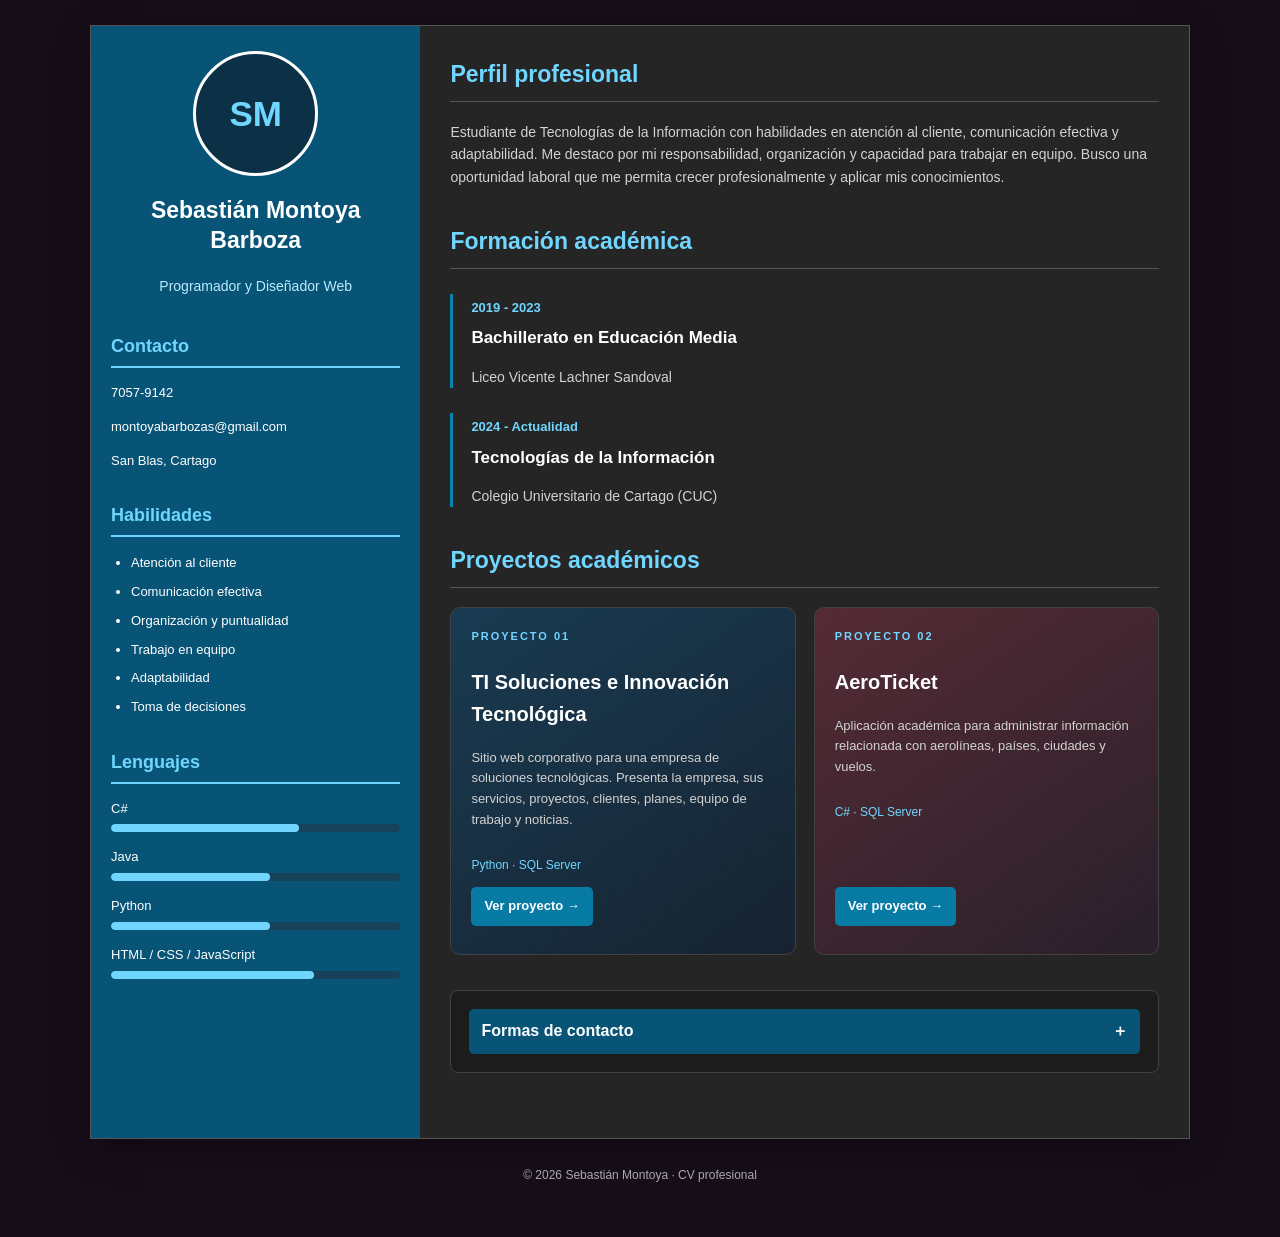
==== index.html @ 726b8a0f "Add files via upload" ====
<!DOCTYPE html>
<html lang="es">
<head>
    <meta charset="UTF-8">
    <meta name="viewport" content="width=device-width, initial-scale=1.0">
    <title>Mi CV Profesional</title>
    <link rel="stylesheet" href="estilos.css">
    <script src="script.js" defer></script>
</head>
<body>

    <div class="cv-container">

        <!-- BARRA LATERAL -->
        <aside class="sidebar">

            <div class="perfil">
                <div class="avatar">SM</div>
                <h1>Sebastián Montoya Barboza</h1>
                <p>Programador y Diseñador Web</p>
            </div>

            <section class="sidebar-section">
                <h2>Contacto</h2>
                <p>7057-9142</p>
                <p>montoyabarbozas@gmail.com</p>
                <p>San Blas, Cartago</p>
            </section>

            <section class="sidebar-section">
                <h2>Habilidades</h2>
                <ul>
                    <li>Atención al cliente</li>
                    <li>Comunicación efectiva</li>
                    <li>Organización y puntualidad</li>
                    <li>Trabajo en equipo</li>
                    <li>Adaptabilidad</li>
                    <li>Toma de decisiones</li>
                </ul>
            </section>

            <section class="sidebar-section">
                <h2>Lenguajes</h2>

                <div class="lenguaje">
                    <span>C#</span>
                    <div class="barra"><div class="nivel n1"></div></div>
                </div>

                <div class="lenguaje">
                    <span>Java</span>
                    <div class="barra"><div class="nivel n2"></div></div>
                </div>

                <div class="lenguaje">
                    <span>Python</span>
                    <div class="barra"><div class="nivel n3"></div></div>
                </div>

                <div class="lenguaje">
                    <span>HTML / CSS / JavaScript</span>
                    <div class="barra"><div class="nivel n4"></div></div>
                </div>
            </section>

        </aside>

        <!-- CONTENIDO PRINCIPAL -->
        <main class="contenido">

            <section class="bloque">
                <h2>Perfil profesional</h2>
                <p>
                    Estudiante de Tecnologías de la Información con habilidades
                    en atención al cliente, comunicación efectiva y adaptabilidad.
                    Me destaco por mi responsabilidad, organización y capacidad
                    para trabajar en equipo. Busco una oportunidad laboral que
                    me permita crecer profesionalmente y aplicar mis conocimientos.
                </p>
            </section>

            <section class="bloque">
                <h2>Formación académica</h2>

                <div class="item">
                    <span class="fecha">2019 - 2023</span>
                    <h3>Bachillerato en Educación Media</h3>
                    <p>Liceo Vicente Lachner Sandoval</p>
                </div>

                <div class="item">
                    <span class="fecha">2024 - Actualidad</span>
                    <h3>Tecnologías de la Información</h3>
                    <p>Colegio Universitario de Cartago (CUC)</p>
                </div>
            </section>

            <section class="bloque">
                <h2>Proyectos académicos</h2>

                <div class="proyectos">

                    <article class="proyecto tarjeta-azul">
                        <span class="numero">PROYECTO 01</span>
                        <h3>TI Soluciones e Innovación Tecnológica</h3>
                        <p>
                            Sitio web corporativo para una empresa de soluciones
                            tecnológicas. Presenta la empresa, sus servicios, proyectos,
                            clientes, planes, equipo de trabajo y noticias.
                        </p>
                        <p class="tecnologias">Python · SQL Server</p>
                        <a href="proyecto1.html" class="boton">
                            Ver proyecto →
                        </a>
                    </article>

                    <article class="proyecto tarjeta-roja">
                        <span class="numero">PROYECTO 02</span>
                        <h3>AeroTicket</h3>
                        <p>
                            Aplicación académica para administrar información
                            relacionada con aerolíneas, países, ciudades y vuelos.
                        </p>
                        <p class="tecnologias">C# · SQL Server</p>
                        <a href="proyecto2.html" class="boton">
                            Ver proyecto →
                        </a>
                    </article>

                </div>
            </section>

            <section class="bloque contacto">
                <button id="botonContacto"
                        class="boton-contacto"
                        aria-expanded="false"
                        aria-controls="opcionesContacto">
                    Formas de contacto
                    <span id="flecha">＋</span>
                </button>

                <div id="opcionesContacto" hidden>
                    <a href="mailto:montoyabarbozas@gmail.com">
                        Enviar correo electrónico
                    </a>

                    <a href="tel:+50670579142">
                        Llamar por teléfono
                    </a>

                    <a href="https://github.com/" target="_blank"
                       rel="noopener noreferrer">
                        Visitar GitHub
                    </a>
                </div>
            </section>

        </main>
    </div>

    <footer>
        <p>© 2026 Sebastián Montoya · CV profesional</p>
    </footer>

</body>
</html>
---- estilos.css ----
/* CONFIGURACIÓN GENERAL */
* {
    box-sizing: border-box;
}

body {
    margin: 0;
    padding: 25px;
    background-color: #160d19;
    color: #eeeeee;
    font-family: Arial, sans-serif;
    line-height: 1.6;
}

a {
    text-decoration: none;
}

/* CONTENEDOR DE LAS DOS COLUMNAS */
.cv-container {
    display: flex;
    max-width: 1100px;
    margin: 0 auto;
    background-color: #252525;
    border: 1px solid #555555;
    box-shadow: 0 10px 35px #00000055;
}

/* BARRA LATERAL */
.sidebar {
    width: 30%;
    min-width: 250px;
    padding: 25px 20px;
    background-color: #075477;
    color: white;
}

.perfil {
    text-align: center;
    margin-bottom: 35px;
}

.avatar {
    display: flex;
    align-items: center;
    justify-content: center;
    width: 125px;
    height: 125px;
    margin: 0 auto 20px;
    border: 3px solid white;
    border-radius: 50%;
    background-color: #0c3045;
    color: #70d6ff;
    font-size: 35px;
    font-weight: bold;
}

.perfil h1 {
    font-size: 23px;
    line-height: 1.3;
}

.perfil p {
    color: #bceaff;
    font-size: 14px;
}

.sidebar-section {
    margin-top: 30px;
    overflow-wrap: anywhere;
}

.sidebar-section h2 {
    padding-bottom: 5px;
    border-bottom: 2px solid #70d6ff;
    color: #70d6ff;
    font-size: 18px;
}

.sidebar-section p,
.sidebar-section li {
    font-size: 13px;
}

.sidebar-section ul {
    padding-left: 20px;
}

.sidebar-section li {
    margin-bottom: 8px;
}

/* BARRAS DE LENGUAJES */
.lenguaje {
    margin-bottom: 15px;
}

.lenguaje span {
    display: block;
    margin-bottom: 5px;
    font-size: 13px;
}

.barra {
    height: 8px;
    overflow: hidden;
    border-radius: 10px;
    background-color: #17425a;
}

.nivel {
    height: 100%;
    border-radius: 10px;
    background-color: #70d6ff;
}

.n1 { width: 65%; }
.n2 { width: 55%; }
.n3 { width: 55%; }
.n4 { width: 70%; }

/* CONTENIDO PRINCIPAL */
.contenido {
    flex: 1;
    min-width: 0;
    padding: 30px;
}

.bloque {
    margin-bottom: 35px;
}

.bloque > h2 {
    margin-top: 0;
    padding-bottom: 8px;
    border-bottom: 1px solid #555555;
    color: #70d6ff;
    font-size: 23px;
}

.bloque p {
    color: #d2d2d2;
    font-size: 14px;
}

/* ESTUDIOS */
.item {
    margin: 25px 0;
    padding-left: 18px;
    border-left: 3px solid #0784ad;
}

.item h3 {
    margin: 5px 0;
    color: white;
    font-size: 17px;
}

.item p {
    margin-bottom: 0;
}

.fecha {
    color: #70d6ff;
    font-size: 13px;
    font-weight: bold;
}

/* TARJETAS DE PROYECTOS */
.proyectos {
    display: grid;
    grid-template-columns: repeat(2, minmax(0, 1fr));
    gap: 18px;
}

.proyecto {
    display: flex;
    flex-direction: column;
    align-items: flex-start;
    padding: 20px;
    border: 1px solid #414141;
    border-radius: 10px;
    transition: transform 0.2s, border-color 0.2s;
}

.proyecto:hover {
    transform: translateY(-5px);
    border-color: #70d6ff;
}

.tarjeta-azul {
    background: linear-gradient(145deg, #193b52, #172330);
}

.tarjeta-roja {
    background: linear-gradient(145deg, #552b35, #28202a);
}

.numero {
    color: #70d6ff;
    font-size: 11px;
    font-weight: bold;
    letter-spacing: 2px;
}

.proyecto h3 {
    margin-bottom: 5px;
    color: white;
    font-size: 20px;
}

.proyecto p {
    font-size: 13px;
}

.proyecto .tecnologias {
    color: #70d6ff;
    font-size: 12px;
}

.boton {
    display: inline-block;
    margin-top: auto;
    padding: 9px 13px;
    border-radius: 5px;
    background-color: #087ba5;
    color: white;
    font-size: 13px;
    font-weight: bold;
    transition: background-color 0.2s;
}

.boton:hover {
    background-color: #0b9acb;
}

/* CONTACTO DESPLEGABLE */
.contacto {
    padding: 18px;
    border: 1px solid #414141;
    border-radius: 8px;
    background-color: #1c1c1c;
}

.boton-contacto {
    display: flex;
    justify-content: space-between;
    align-items: center;
    width: 100%;
    padding: 12px;
    border: none;
    border-radius: 5px;
    background-color: #075477;
    color: white;
    font-size: 16px;
    font-weight: bold;
    text-align: left;
    cursor: pointer;
}

.boton-contacto:hover {
    background-color: #087ba5;
}

#opcionesContacto {
    padding-top: 12px;
}

#opcionesContacto a {
    display: block;
    margin-top: 8px;
    padding: 10px;
    border-radius: 5px;
    background-color: #303030;
    color: #bceaff;
    font-size: 14px;
}

#opcionesContacto a:hover {
    background-color: #414141;
    color: white;
}

/* PIE DE PÁGINA */
footer {
    max-width: 1100px;
    margin: 0 auto;
    padding: 15px;
    color: #aaaaaa;
    font-size: 12px;
    text-align: center;
}

/* DISEÑO PARA TABLETS Y CELULARES */
@media (max-width: 750px) {
    body {
        padding: 12px;
    }

    .cv-container {
        flex-direction: column;
    }

    .sidebar {
        width: 100%;
        min-width: 0;
    }

    .contenido {
        padding: 22px 18px;
    }

    .proyectos {
        grid-template-columns: 1fr;
    }
}

/* PÁGINA DE PROYECTO */
.volver { margin: 0 0 25px; }

.contenido .boton { margin-right: 8px; margin-bottom: 8px; }

.numero-proyecto {
    color: #70d6ff;
    font-size: 11px;
    font-weight: bold;
    letter-spacing: 2px;
}

.captura {
    display: block;
    width: 100%;
    margin-top: 15px;
    border: 1px solid #414141;
    border-radius: 10px;
}

.etiquetas {
    display: flex;
    flex-wrap: wrap;
    gap: 8px;
    padding: 0;
    list-style: none;
}

.etiquetas li {
    padding: 5px 12px;
    border: 1px solid #0784ad;
    border-radius: 20px;
    color: #bceaff;
    font-size: 13px;
}
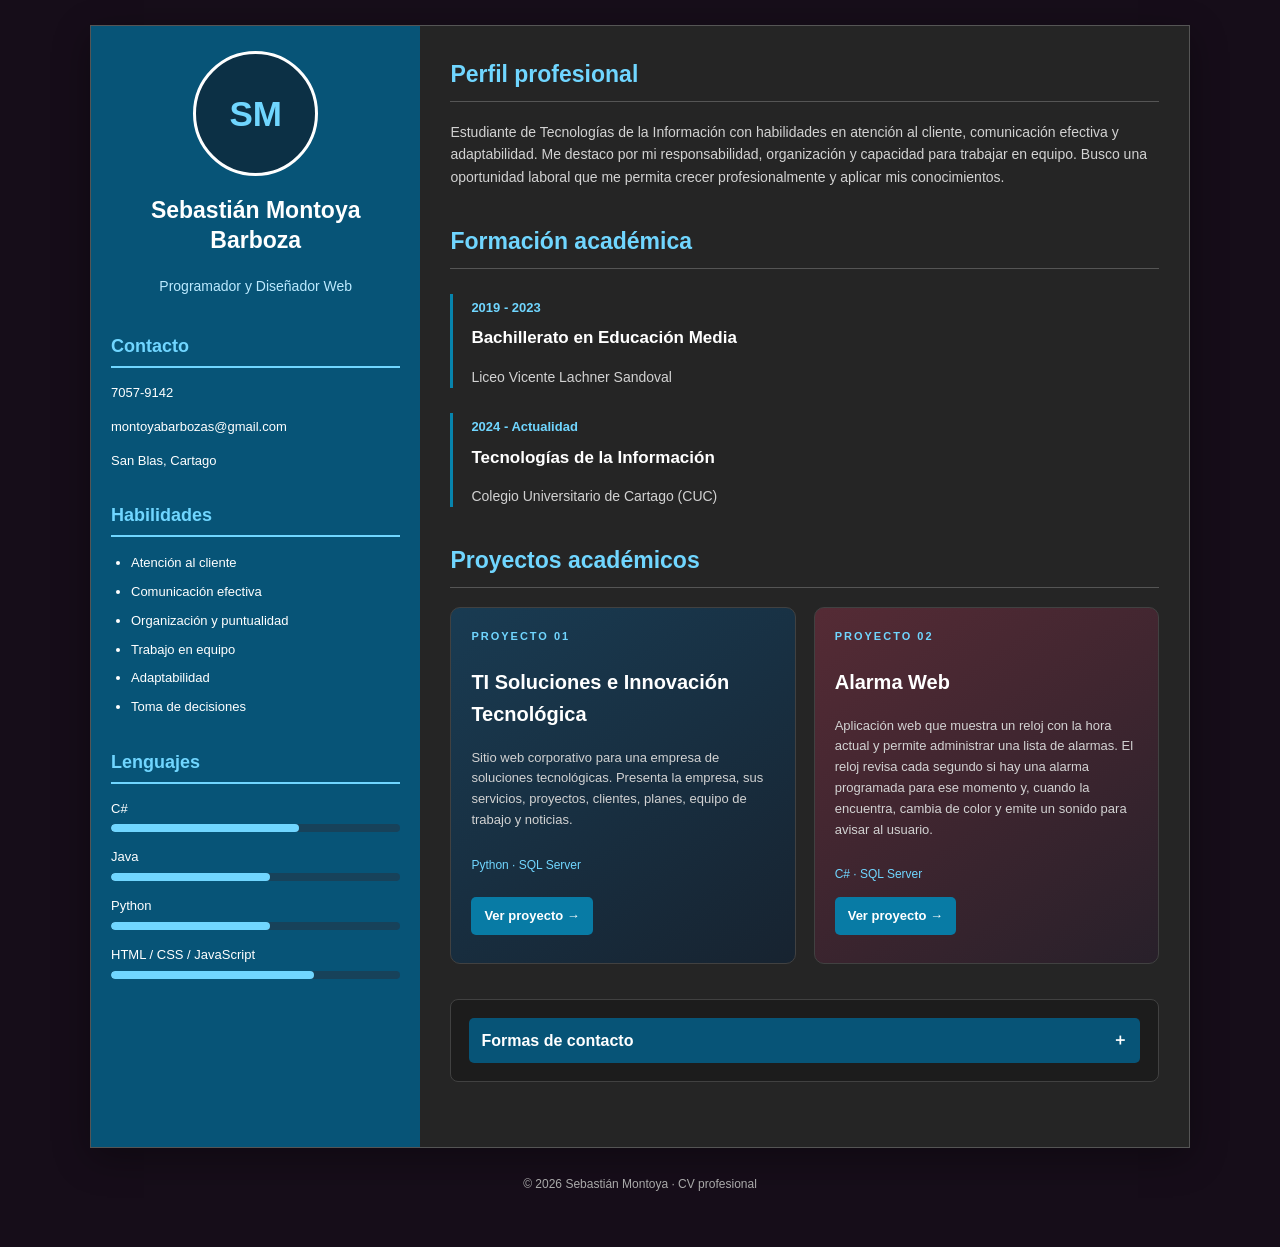
==== commit 73863beb: "Tarea Final" ====
--- a/index.html
+++ b/index.html
@@ -117,10 +117,12 @@
 
                     <article class="proyecto tarjeta-roja">
                         <span class="numero">PROYECTO 02</span>
-                        <h3>AeroTicket</h3>
+                        <h3>Alarma Web</h3>
                         <p>
-                            Aplicación académica para administrar información
-                            relacionada con aerolíneas, países, ciudades y vuelos.
+                            Aplicación web que muestra un reloj con la hora actual y permite
+                            administrar una lista de alarmas. El reloj revisa cada segundo si
+                            hay una alarma programada para ese momento y, cuando la encuentra,
+                            cambia de color y emite un sonido para avisar al usuario.
                         </p>
                         <p class="tecnologias">C# · SQL Server</p>
                         <a href="proyecto2.html" class="boton">
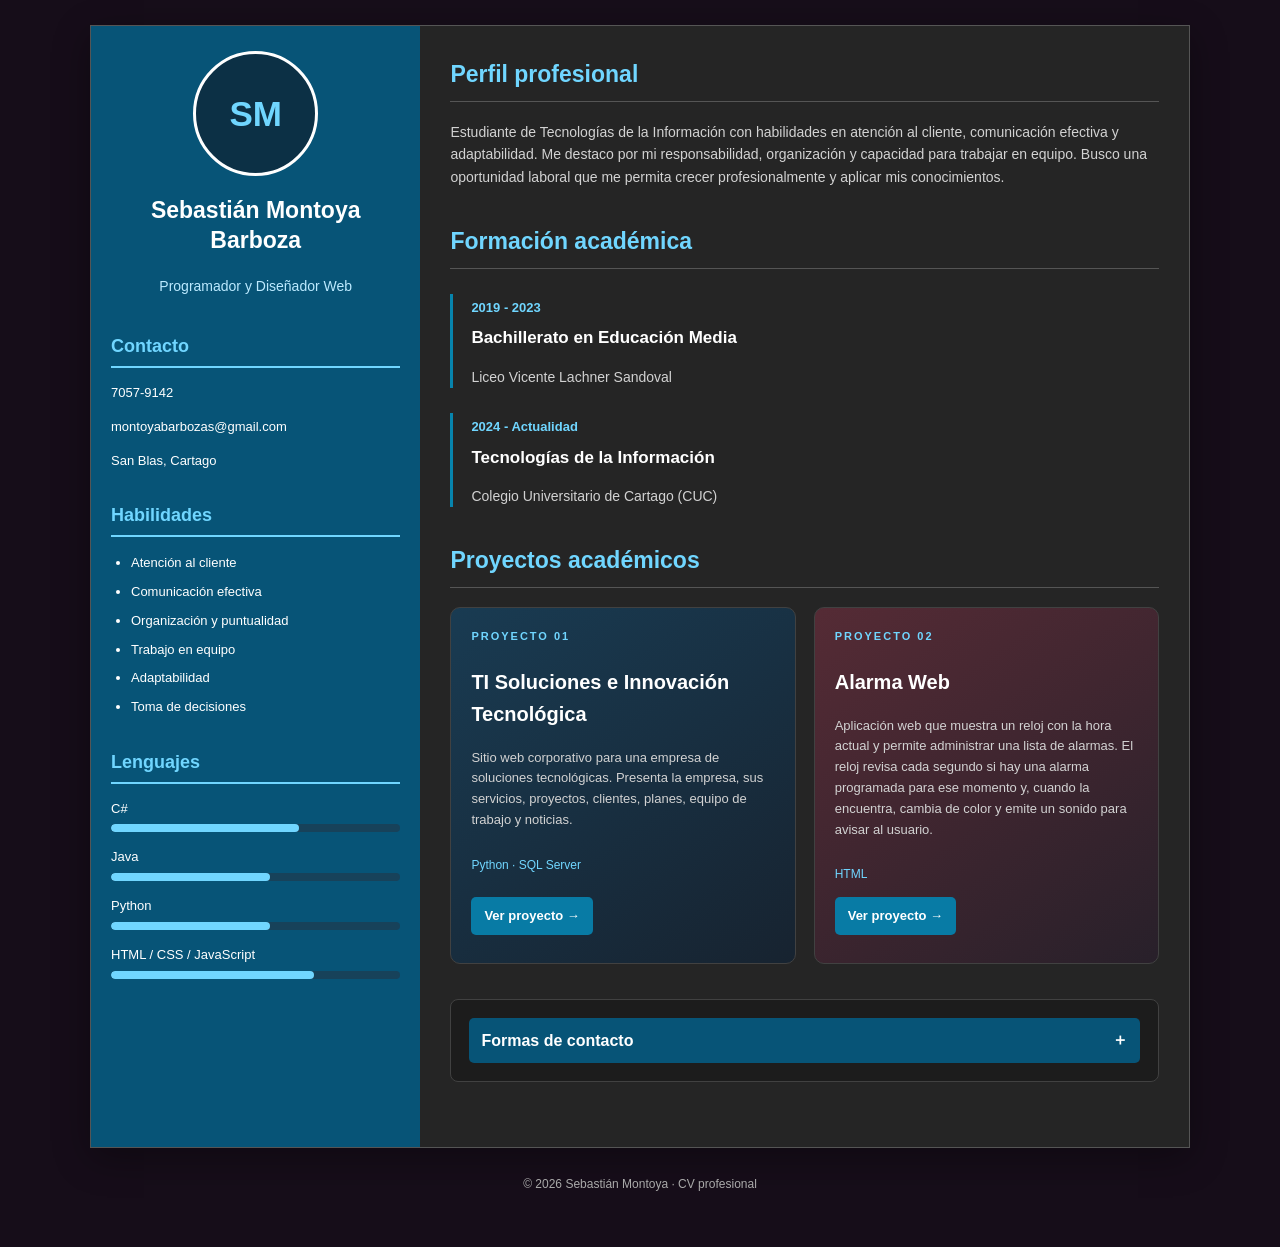
==== commit 09e2485d: "Tarea Final" ====
--- a/index.html
+++ b/index.html
@@ -124,7 +124,7 @@
                             hay una alarma programada para ese momento y, cuando la encuentra,
                             cambia de color y emite un sonido para avisar al usuario.
                         </p>
-                        <p class="tecnologias">C# · SQL Server</p>
+                        <p class="tecnologias">HTML</p>
                         <a href="proyecto2.html" class="boton">
                             Ver proyecto →
                         </a>
